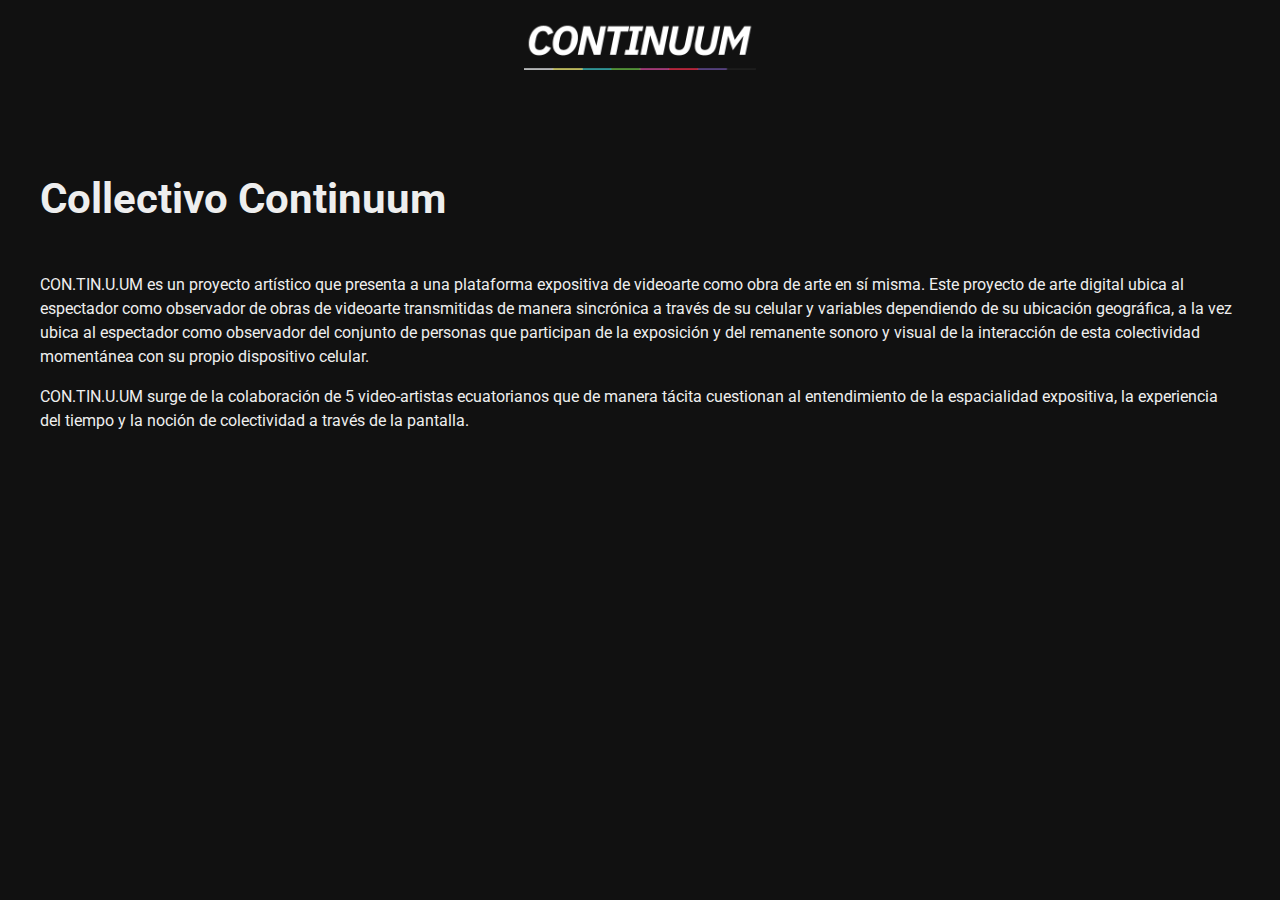
==== index.html @ 119d92dc "Initial commit from fork." ====
<!DOCTYPE html>
<html lang="es">
  <head>
    <meta charset="UTF-8">
    <meta http-equiv="X-UA-Compatible" content="IE=edge">
    <meta name="viewport" content="width=device-width, initial-scale=1.0">

    <link rel="stylesheet" href="/styles.css">
    <link href="https://fonts.googleapis.com/css2?family=Roboto:wght@400;700&display=swap" rel="stylesheet">

    <title>Collectivo Continuum</title>
  </head>
  <body>
    <header class="container header">
      <a href="/">
        <img src="/img/logo.png" alt="logo" />
      </a>
    </header>
    
    <main class="container content">
      <h1>
        Collectivo Continuum
      </h1>

      <p>
        CON.TIN.U.UM es un proyecto artístico que presenta a una plataforma expositiva de videoarte como obra de arte en sí misma. Este proyecto de arte digital ubica al espectador como observador de obras de videoarte transmitidas de manera sincrónica a través de su celular y variables dependiendo de su ubicación geográfica, a la vez ubica al espectador como observador del conjunto de personas que participan de la exposición y del remanente sonoro y visual de la interacción de esta colectividad momentánea con su propio dispositivo celular.
      </p>

      <p>
        CON.TIN.U.UM surge de la colaboración de 5 video-artistas ecuatorianos que de manera tácita cuestionan al entendimiento de la espacialidad expositiva, la experiencia del tiempo y la noción de colectividad a través de la pantalla.
      </p>      
    </main>
  </body>
</html>
---- styles.css ----
html, body {
  background-color: #111;
  font-family: 'Roboto', sans-serif;
  color: #eee;
}

h1 {
  font-size: 42px;
  margin-bottom: 50px;
}

h2 {
  font-size: 30px;
  margin-bottom: 30px;
}

p {
  font-size: 16px;
  line-height: 1.5;
}

a {
  color: #eee;
}

a:hover {
  color: #1155ff;
}

.header {
  display: flex;
  flex-direction: column;
  align-items: center;
  margin-top: 20px;
  margin-bottom: 20px;
}

.header img {
  height: 50px;
}

.container {
  max-width: 1200px;
  margin-left: auto;
  margin-right: auto;
  padding-left: 20px;
  padding-right: 20px;
}

.content {
  margin-top: 100px;
  margin-bottom: 80px;
}
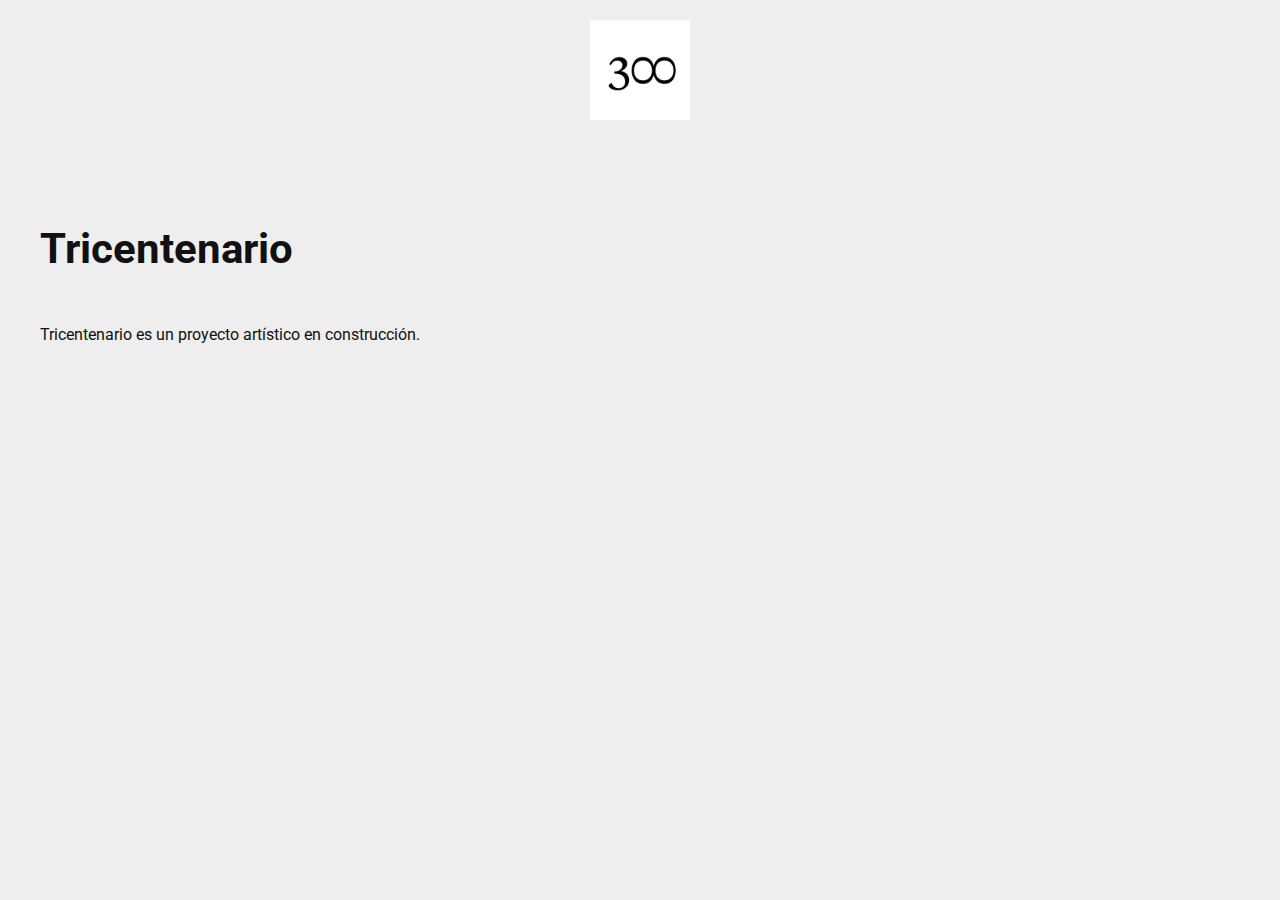
==== commit 93df38bd: "Replaced page content with Tricentenario temp content." ====
--- a/index.html
+++ b/index.html
@@ -8,7 +8,7 @@
     <link rel="stylesheet" href="/styles.css">
     <link href="https://fonts.googleapis.com/css2?family=Roboto:wght@400;700&display=swap" rel="stylesheet">
 
-    <title>Collectivo Continuum</title>
+    <title>Tricentenario</title>
   </head>
   <body>
     <header class="container header">
@@ -19,16 +19,12 @@
     
     <main class="container content">
       <h1>
-        Collectivo Continuum
+        Tricentenario
       </h1>
 
       <p>
-        CON.TIN.U.UM es un proyecto artístico que presenta a una plataforma expositiva de videoarte como obra de arte en sí misma. Este proyecto de arte digital ubica al espectador como observador de obras de videoarte transmitidas de manera sincrónica a través de su celular y variables dependiendo de su ubicación geográfica, a la vez ubica al espectador como observador del conjunto de personas que participan de la exposición y del remanente sonoro y visual de la interacción de esta colectividad momentánea con su propio dispositivo celular.
-      </p>
-
-      <p>
-        CON.TIN.U.UM surge de la colaboración de 5 video-artistas ecuatorianos que de manera tácita cuestionan al entendimiento de la espacialidad expositiva, la experiencia del tiempo y la noción de colectividad a través de la pantalla.
-      </p>      
+        Tricentenario es un proyecto artístico en construcción.
+      </p>   
     </main>
   </body>
 </html>
--- a/styles.css
+++ b/styles.css
@@ -1,7 +1,7 @@
 html, body {
-  background-color: #111;
+  background-color: #eee;
   font-family: 'Roboto', sans-serif;
-  color: #eee;
+  color: #111;
 }
 
 h1 {
@@ -20,7 +20,7 @@
 }
 
 a {
-  color: #eee;
+  color: #111;
 }
 
 a:hover {
@@ -36,7 +36,7 @@
 }
 
 .header img {
-  height: 50px;
+  height: 100px;
 }
 
 .container {
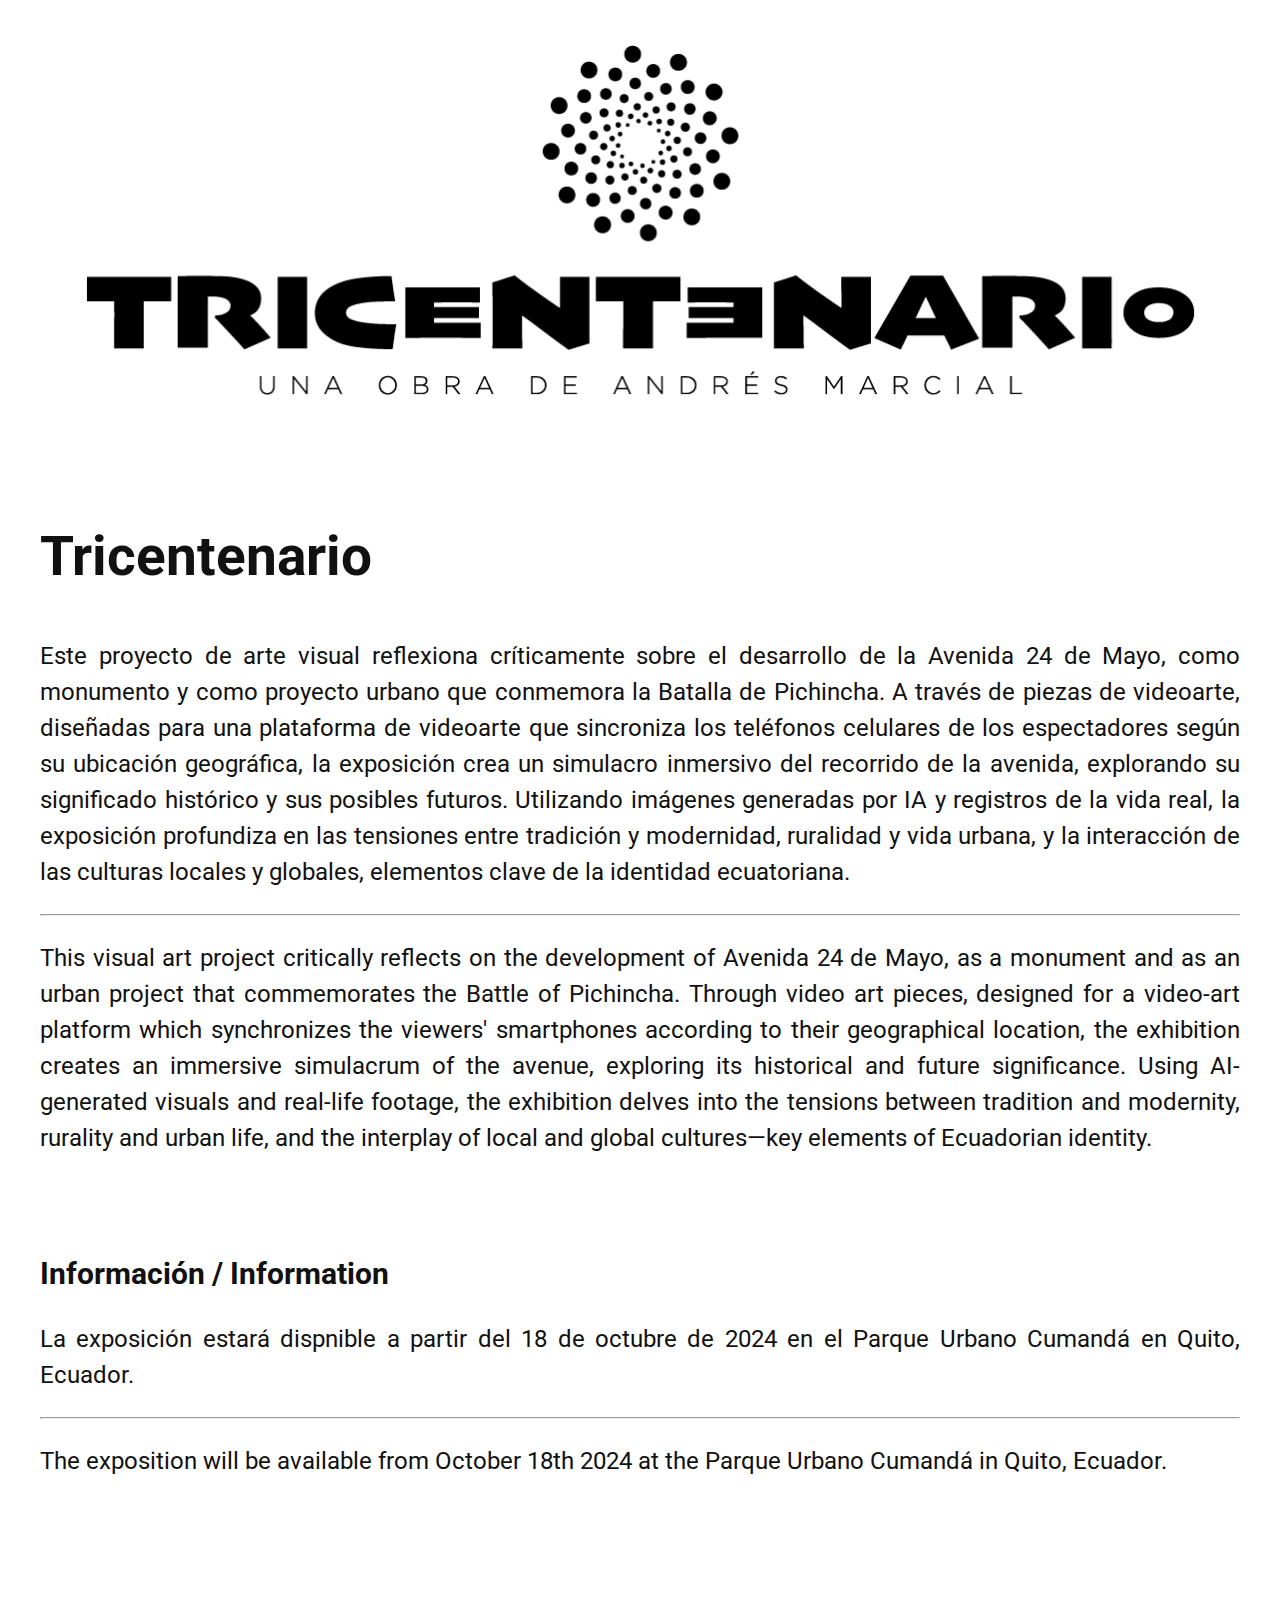
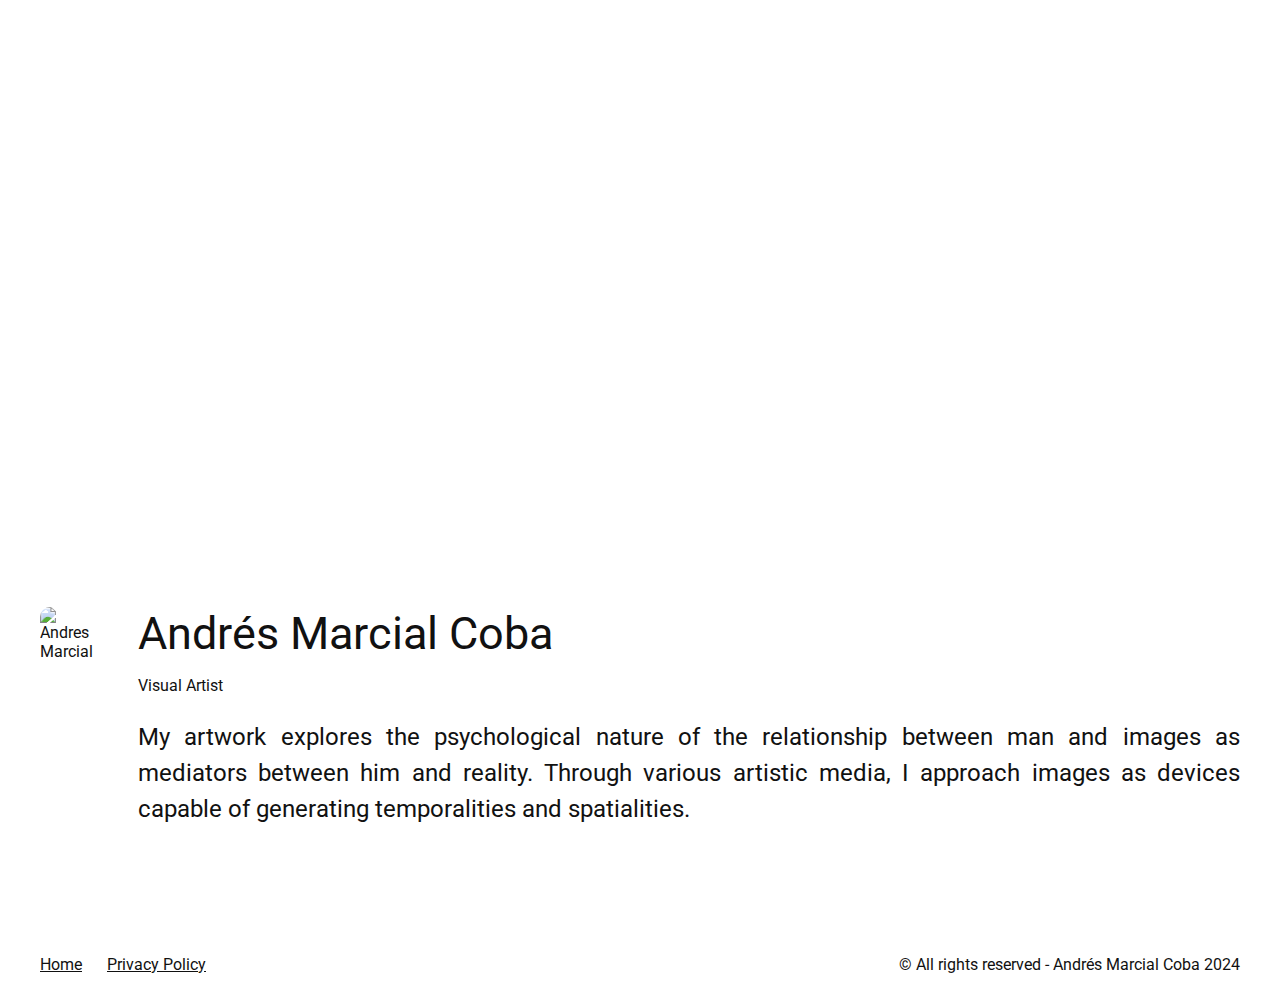
==== commit f3588a45: "Updated website content." ====
--- a/index.html
+++ b/index.html
@@ -22,9 +22,78 @@
         Tricentenario
       </h1>
 
-      <p>
-        Tricentenario es un proyecto artístico en construcción.
-      </p>   
+      <p class="text">
+        Este proyecto de arte visual reflexiona críticamente sobre el desarrollo de la Avenida 24 de Mayo, como monumento y como proyecto urbano que conmemora la Batalla de Pichincha. A través de piezas de videoarte, diseñadas para una plataforma de videoarte que sincroniza los teléfonos celulares de los espectadores según su ubicación geográfica, la exposición crea un simulacro inmersivo del recorrido de la avenida, explorando su significado histórico y sus posibles futuros. Utilizando imágenes generadas por IA y registros de la vida real, la exposición profundiza en las tensiones entre tradición y modernidad, ruralidad y vida urbana, y la interacción de las culturas locales y globales, elementos clave de la identidad ecuatoriana.
+      </p> 
+
+      <hr />
+      
+      <p class="text">
+        This visual art project critically reflects on the development of Avenida 24 de Mayo, as a monument and as an urban project that commemorates the Battle of Pichincha. Through video art pieces, designed for a video-art platform which synchronizes the viewers' smartphones according to their geographical location, the exhibition creates an immersive simulacrum of the avenue, exploring its historical and future significance. Using AI-generated visuals and real-life footage, the exhibition delves into the tensions between tradition and modernity, rurality and urban life, and the interplay of local and global cultures—key elements of Ecuadorian identity.
+      </p>
+
+      <div class="content">
+        <h2>
+          Información / Information
+        </h2>
+
+        <p class="text">
+          La exposición estará dispnible a partir del 18 de octubre de 2024 en el Parque Urbano Cumandá en Quito, Ecuador.
+        </p>
+
+        <hr />
+
+        <p class="text">
+          The exposition will be available from October 18th 2024 at the Parque Urbano Cumandá in Quito, Ecuador.
+        </p>
+
+        <iframe
+          src="https://www.google.com/maps/embed?pb=!1m18!1m12!1m3!1d1450.260080055788!2d-78.51207684818608!3d-0.22864909847546883!2m3!1f0!2f0!3f0!3m2!1i1024!2i768!4f13.1!3m3!1m2!1s0x91d59985319b006d%3A0xb81126967776eac2!2sCumand%C3%A1%20Parque%20Urbano!5e0!3m2!1sen!2sec!4v1728661345916!5m2!1sen!2sec"
+          width="100%"
+          height="600"
+          style="border:0;"
+          allowfullscreen=""
+          loading="lazy"
+          referrerpolicy="no-referrer-when-downgrade"
+        >
+        </iframe>
+      </div>
+
+      <div class="content">
+        <div class="artist">
+          <img
+            src="https://carbon-media.accelerator.net/0000000cJiG/eEotppRcRZxdxjnFQmlBOn;crop(0,341,1365,1365)/300x300.jpeg?auto=webp"
+            alt="Andres Marcial"
+          />
+
+          <div>
+            <a href="https://marcialcoba.carbonmade.com">
+              Andrés Marcial Coba
+            </a>
+            <p>
+              Visual Artist
+            </p>
+
+            <p class="text">
+              My artwork explores the psychological nature of the relationship between man and images as mediators between him and reality. Through various artistic media, I approach images as devices capable of generating temporalities and spatialities.
+            </p>
+          </div>
+        </div>
+      </div>
     </main>
+
+    <footer class="container">
+      <a href="/">
+        Home
+      </a>
+
+      <a href="/privacy/">
+        Privacy Policy
+      </a>
+
+      <span>
+        &copy; All rights reserved - Andrés Marcial Coba 2024
+      </span>
+    </footer>
   </body>
 </html>
--- a/styles.css
+++ b/styles.css
@@ -1,11 +1,11 @@
 html, body {
-  background-color: #eee;
+  background-color: #fff;
   font-family: 'Roboto', sans-serif;
   color: #111;
 }
 
 h1 {
-  font-size: 42px;
+  font-size: 55px;
   margin-bottom: 50px;
 }
 
@@ -14,8 +14,14 @@
   margin-bottom: 30px;
 }
 
-p {
-  font-size: 16px;
+p.text {
+  font-size: 24px;
+  line-height: 1.5;
+  text-align: justify;
+}
+
+p.legal {
+  font-size: 12px;
   line-height: 1.5;
 }
 
@@ -36,7 +42,7 @@
 }
 
 .header img {
-  height: 100px;
+  height: 400px;
 }
 
 .container {
@@ -51,3 +57,30 @@
   margin-top: 100px;
   margin-bottom: 80px;
 }
+
+.artist {
+  display: flex;
+  flex-direction: row;
+  gap: 45px;
+}
+
+.artist img {
+  border-radius: 10px;
+}
+
+.artist a {
+  font-size: 45px;
+  text-decoration: none;
+}
+
+footer {
+  display: flex;
+  flex-direction: row;
+  gap: 25px;
+  padding: 24px 0;
+}
+
+footer span {
+  flex: 1 1 0;
+  text-align: end;
+}
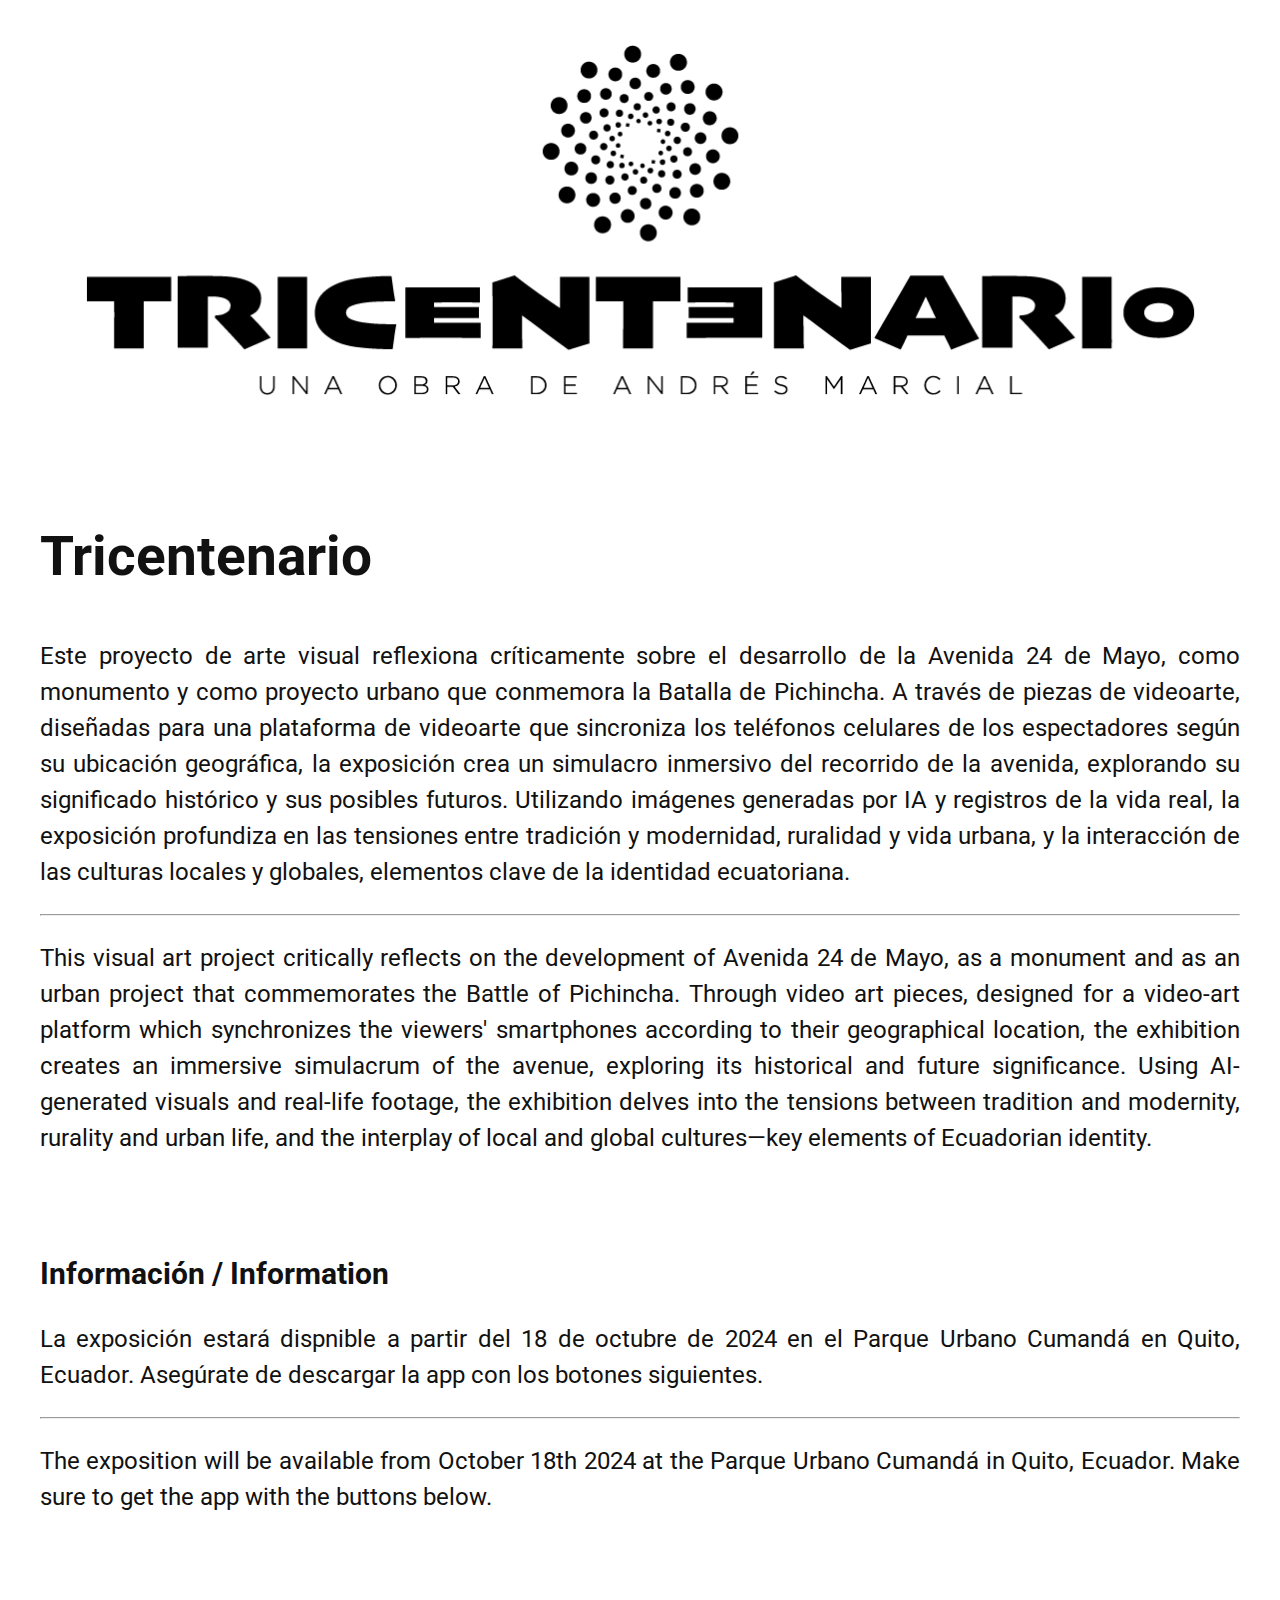
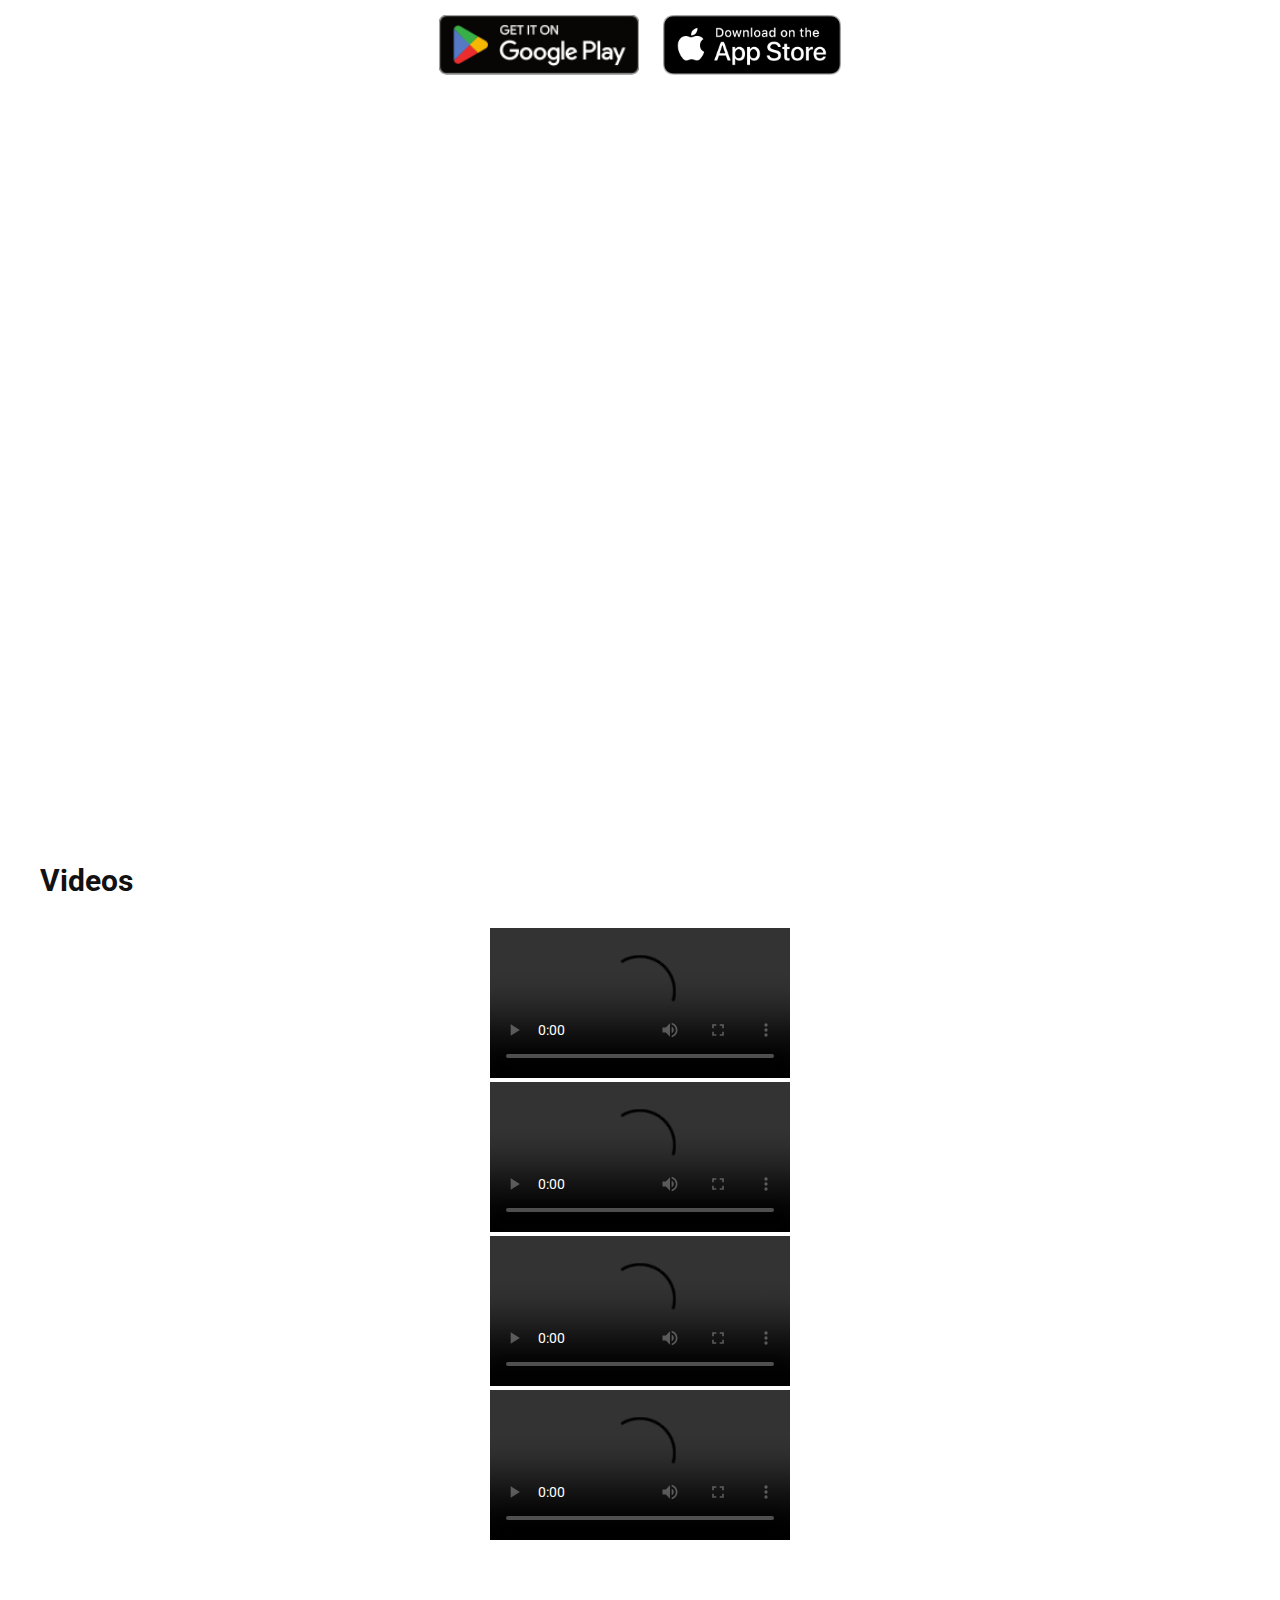
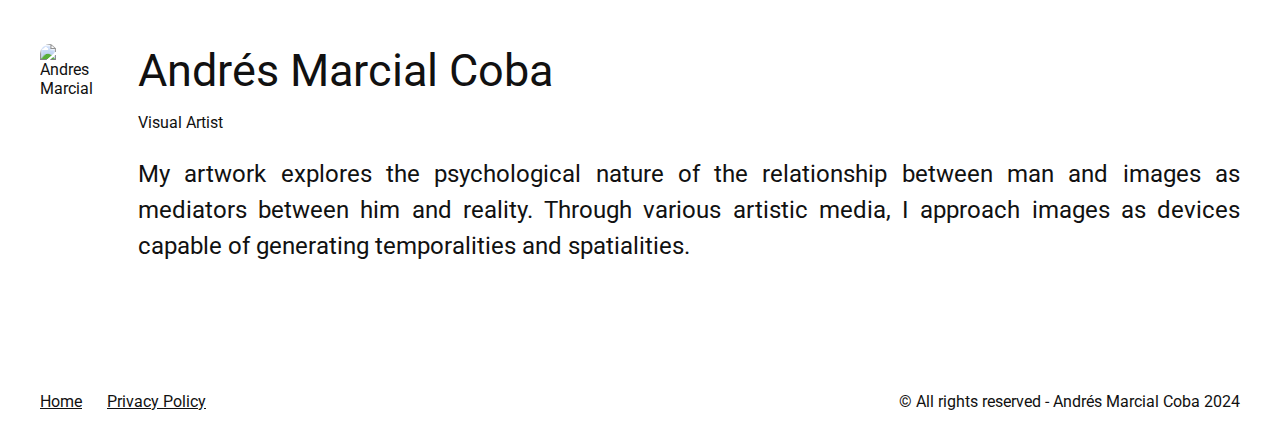
==== commit 23b2ed5c: "Added app links and videos." ====
--- a/index.html
+++ b/index.html
@@ -6,7 +6,9 @@
     <meta name="viewport" content="width=device-width, initial-scale=1.0">
 
     <link rel="stylesheet" href="/styles.css">
-    <link href="https://fonts.googleapis.com/css2?family=Roboto:wght@400;700&display=swap" rel="stylesheet">
+    <link href="//fonts.googleapis.com/css2?family=Roboto:wght@400;700&display=swap" rel="stylesheet">
+    <link rel="stylesheet" type="text/css" href="//cdn.jsdelivr.net/npm/slick-carousel@1.8.1/slick/slick.css"/>
+    <link rel="stylesheet" type="text/css" href="//cdn.jsdelivr.net/npm/slick-carousel@1.8.1/slick/slick-theme.css"/>
 
     <title>Tricentenario</title>
   </head>
@@ -38,14 +40,24 @@
         </h2>
 
         <p class="text">
-          La exposición estará dispnible a partir del 18 de octubre de 2024 en el Parque Urbano Cumandá en Quito, Ecuador.
+          La exposición estará dispnible a partir del 18 de octubre de 2024 en el Parque Urbano Cumandá en Quito, Ecuador. Asegúrate de descargar la app con los botones siguientes.
         </p>
 
         <hr />
 
         <p class="text">
-          The exposition will be available from October 18th 2024 at the Parque Urbano Cumandá in Quito, Ecuador.
+          The exposition will be available from October 18th 2024 at the Parque Urbano Cumandá in Quito, Ecuador. Make sure to get the app with the buttons below.
         </p>
+
+        <div class="content download">
+          <a href="https://play.google.com/store/apps/details?id=com.tricentenario.tricentenario">
+            <img src="/img/badges/play-store.png" alt="play store" />
+          </a>
+  
+          <a href="https://apps.apple.com/ec/app/tricentenario/id6736583178">
+            <img src="/img/badges/app-store.png" alt="play store" />
+          </a>
+        </div>
 
         <iframe
           src="https://www.google.com/maps/embed?pb=!1m18!1m12!1m3!1d1450.260080055788!2d-78.51207684818608!3d-0.22864909847546883!2m3!1f0!2f0!3f0!3m2!1i1024!2i768!4f13.1!3m3!1m2!1s0x91d59985319b006d%3A0xb81126967776eac2!2sCumand%C3%A1%20Parque%20Urbano!5e0!3m2!1sen!2sec!4v1728661345916!5m2!1sen!2sec"
@@ -57,6 +69,35 @@
           referrerpolicy="no-referrer-when-downgrade"
         >
         </iframe>
+      </div>
+
+      <div class="content">
+        <h2>
+          Videos
+        </h2>
+
+        <div class="carousel">
+          <div>
+            <video controls>
+              <source src="/video/1smaller.mp4">
+            </video>
+          </div>
+          <div>
+            <video controls>
+              <source src="/video/2smaller.mp4">
+            </video>
+          </div>
+          <div>
+            <video controls>
+              <source src="/video/3smaller.mp4">
+            </video>
+          </div>
+          <div>
+            <video controls>
+              <source src="/video/4smaller.mp4">
+            </video>
+          </div>
+        </div>
       </div>
 
       <div class="content">
@@ -95,5 +136,26 @@
         &copy; All rights reserved - Andrés Marcial Coba 2024
       </span>
     </footer>
+
+    <script type="text/javascript" src="//code.jquery.com/jquery-1.11.0.min.js"></script>
+    <script type="text/javascript" src="//code.jquery.com/jquery-migrate-1.2.1.min.js"></script>
+    <script type="text/javascript" src="//cdn.jsdelivr.net/npm/slick-carousel@1.8.1/slick/slick.min.js"></script>
+
+    <script type="text/javascript">
+      $(document).ready(function(){
+        $('.carousel').slick({
+          infinite: true,
+          slidesToShow: 1,
+          arrows: false,
+          dots: true
+        });
+
+        $('.carousel').on('beforeChange', function(event, slick, currentSlide, nextSlide){
+          $('video').each(function(){
+            this.pause();
+          });
+        });
+      });
+    </script>
   </body>
 </html>
--- a/styles.css
+++ b/styles.css
@@ -42,7 +42,13 @@
 }
 
 .header img {
-  height: 400px;
+  width: 100%;
+}
+
+@media only screen and (min-width: 600px) {
+  .header img {
+    height: 400px;
+  }
 }
 
 .container {
@@ -60,8 +66,14 @@
 
 .artist {
   display: flex;
-  flex-direction: row;
+  flex-direction: column;
   gap: 45px;
+}
+
+@media only screen and (min-width: 600px) {
+  .artist {
+    flex-direction: row;
+  }
 }
 
 .artist img {
@@ -71,6 +83,51 @@
 .artist a {
   font-size: 45px;
   text-decoration: none;
+}
+
+.download {
+  display: flex;
+  flex-direction: column;
+  gap: 24px;
+  align-items: center;
+  justify-content: center;
+}
+
+.download img {
+  width: 200px;
+  height: auto;
+}
+
+@media only screen and (min-width: 600px) {
+  .download {
+    flex-direction: row;
+  }
+
+  .download img {
+    width: auto;
+    height: 60px;
+  }
+}
+
+.carousel video {
+  max-width: 100%;
+}
+
+@media only screen and (min-width: 600px) {
+  .carousel video {
+    max-width: 600px;
+    margin: 0 auto;
+  }
+}
+
+.carousel > div {
+  width: 100%;
+  text-align: center;
+}
+
+.carousel .slick-arrow::before {
+  color: black;
+  font-size: 32px;
 }
 
 footer {
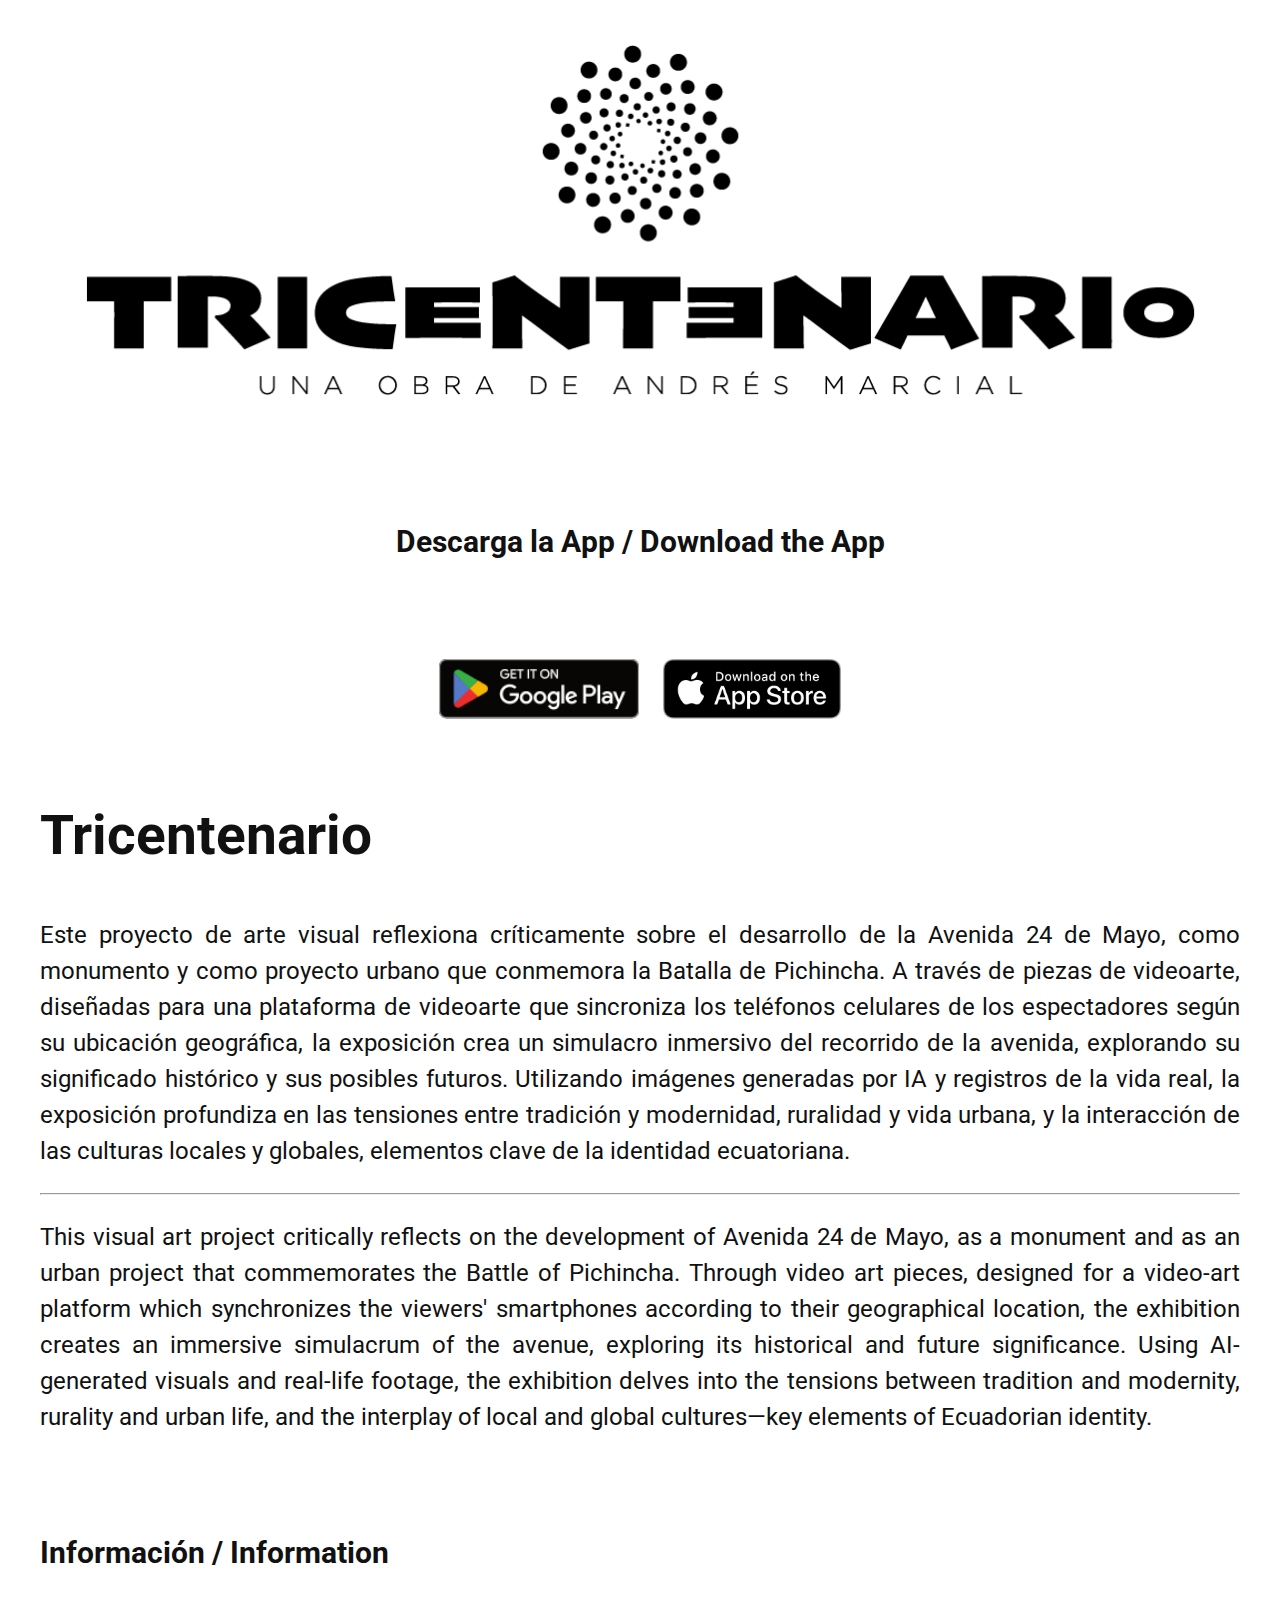
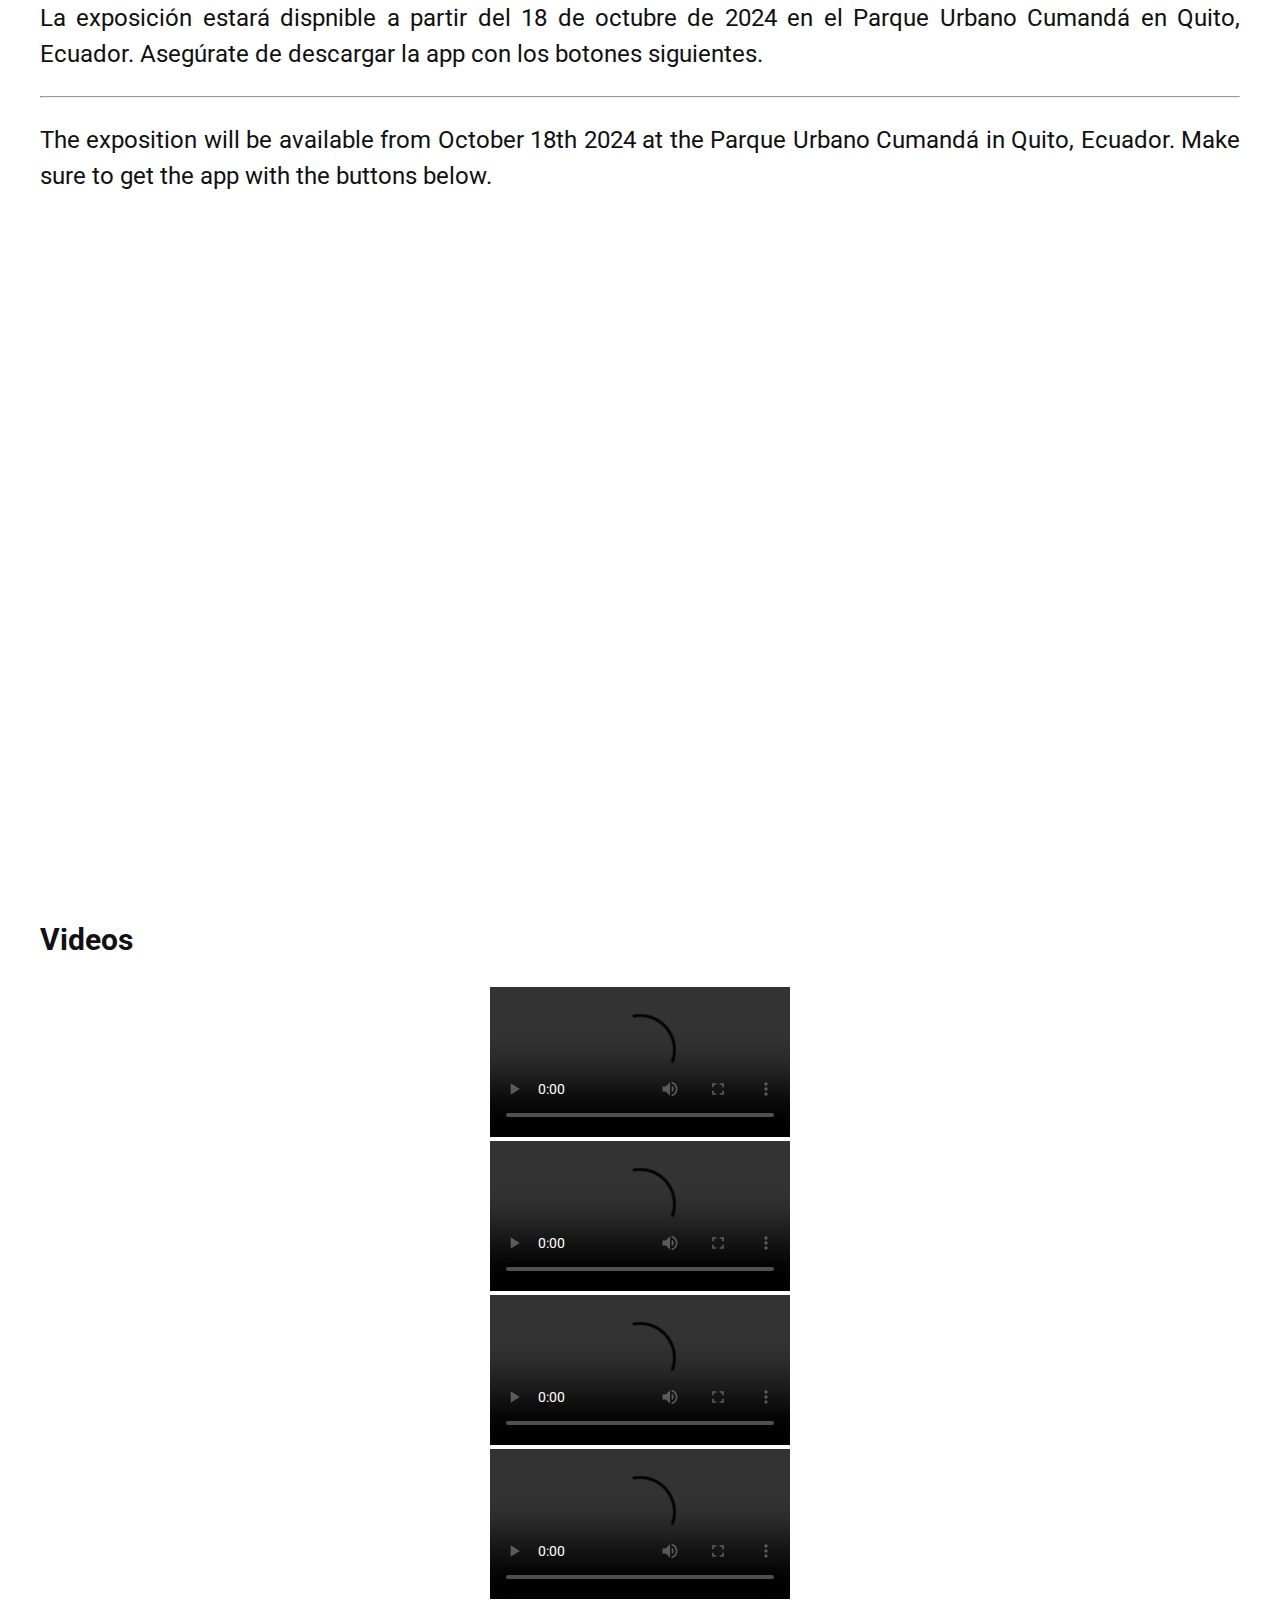
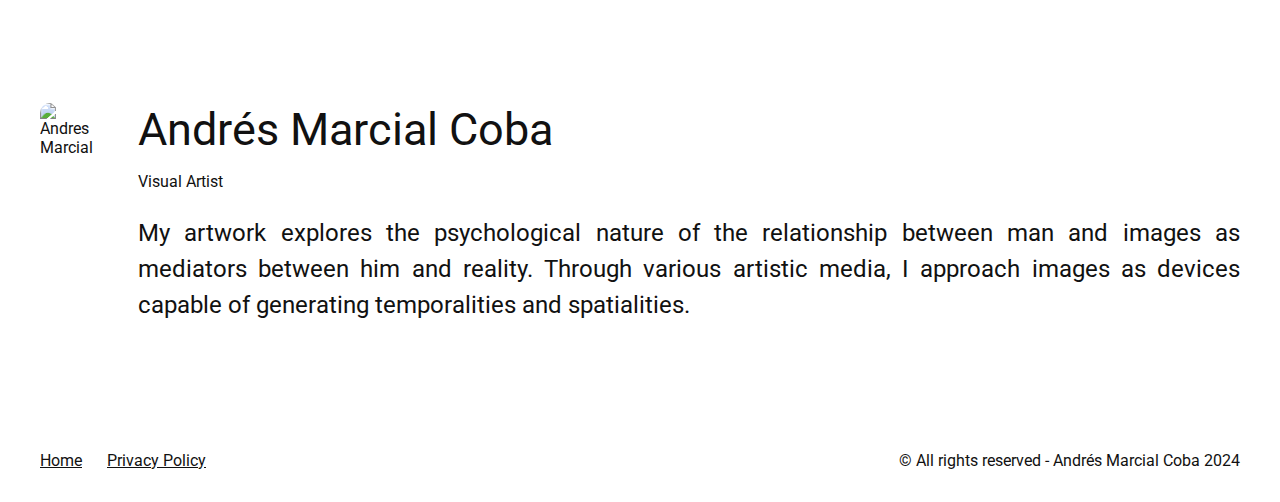
==== commit 27ff1621: "Moved app download butotn." ====
--- a/index.html
+++ b/index.html
@@ -20,6 +20,21 @@
     </header>
     
     <main class="container content">
+      <div class="content">
+        <h2 style="text-align: center;">
+          Descarga la App / Download the App
+        </h2>
+        <div class="content download">
+          <a href="https://play.google.com/store/apps/details?id=com.tricentenario.tricentenario">
+            <img src="/img/badges/play-store.png" alt="play store" />
+          </a>
+    
+          <a href="https://apps.apple.com/ec/app/tricentenario/id6736583178">
+            <img src="/img/badges/app-store.png" alt="play store" />
+          </a>
+        </div>
+      </div>
+
       <h1>
         Tricentenario
       </h1>
@@ -48,16 +63,6 @@
         <p class="text">
           The exposition will be available from October 18th 2024 at the Parque Urbano Cumandá in Quito, Ecuador. Make sure to get the app with the buttons below.
         </p>
-
-        <div class="content download">
-          <a href="https://play.google.com/store/apps/details?id=com.tricentenario.tricentenario">
-            <img src="/img/badges/play-store.png" alt="play store" />
-          </a>
-  
-          <a href="https://apps.apple.com/ec/app/tricentenario/id6736583178">
-            <img src="/img/badges/app-store.png" alt="play store" />
-          </a>
-        </div>
 
         <iframe
           src="https://www.google.com/maps/embed?pb=!1m18!1m12!1m3!1d1450.260080055788!2d-78.51207684818608!3d-0.22864909847546883!2m3!1f0!2f0!3f0!3m2!1i1024!2i768!4f13.1!3m3!1m2!1s0x91d59985319b006d%3A0xb81126967776eac2!2sCumand%C3%A1%20Parque%20Urbano!5e0!3m2!1sen!2sec!4v1728661345916!5m2!1sen!2sec"
